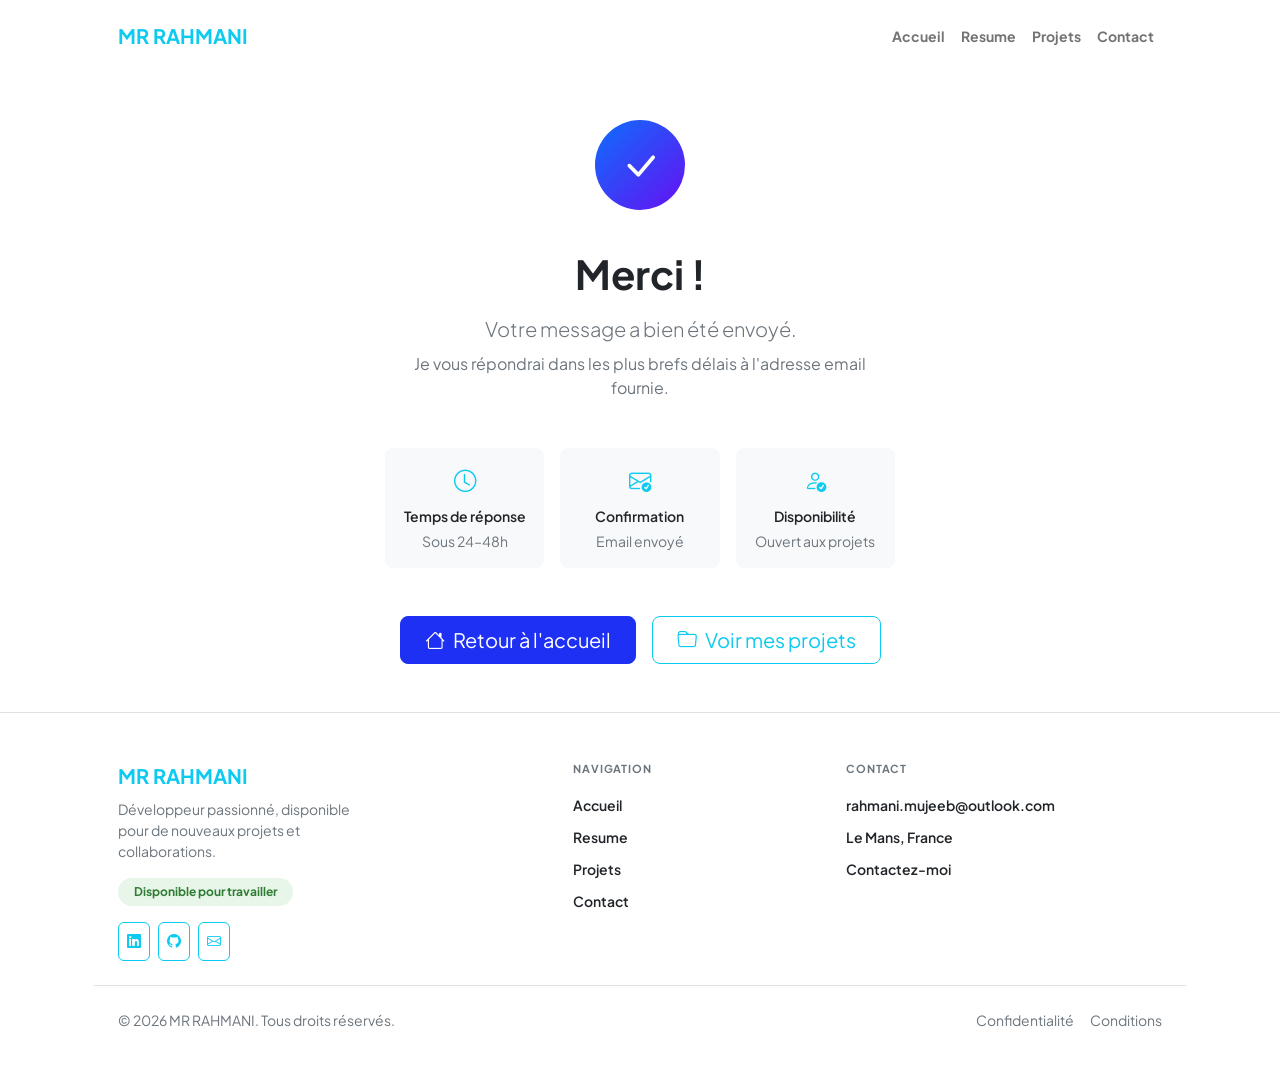
==== merci.html @ d5473cb6 "Initial commit - portfolio" ====
<!DOCTYPE html>
<html lang="fr">
    <head>
        <meta charset="utf-8" />
        <meta name="viewport" content="width=device-width, initial-scale=1, shrink-to-fit=no" />
        <title>Merci – MR RAHMANI</title>
        <link rel="icon" type="image/x-icon" href="assets/favicon.ico" />
        <link rel="preconnect" href="https://fonts.googleapis.com" />
        <link rel="preconnect" href="https://fonts.gstatic.com" crossorigin />
        <link href="https://fonts.googleapis.com/css2?family=Plus+Jakarta+Sans:wght@100;200;300;400;500;600;700;800;900&display=swap" rel="stylesheet" />
        <link href="https://cdn.jsdelivr.net/npm/bootstrap-icons@1.8.1/font/bootstrap-icons.css" rel="stylesheet" />
        <link href="css/styles.css" rel="stylesheet" />
    </head>
    <body class="d-flex flex-column min-vh-100">

        <!-- Navigation -->
        <nav class="navbar navbar-expand-lg navbar-light bg-white py-3">
            <div class="container px-5">
                <a class="navbar-brand" href="index.html"><span class="fw-bolder text-primary">MR RAHMANI</span></a>
                <button class="navbar-toggler" type="button" data-bs-toggle="collapse" data-bs-target="#navbarSupportedContent" aria-controls="navbarSupportedContent" aria-expanded="false" aria-label="Toggle navigation"><span class="navbar-toggler-icon"></span></button>
                <div class="collapse navbar-collapse" id="navbarSupportedContent">
                    <ul class="navbar-nav ms-auto mb-2 mb-lg-0 small fw-bolder">
                        <li class="nav-item"><a class="nav-link" href="index.html">Accueil</a></li>
                        <li class="nav-item"><a class="nav-link" href="resume.html">Resume</a></li>
                        <li class="nav-item"><a class="nav-link" href="projects.html">Projets</a></li>
                        <li class="nav-item"><a class="nav-link" href="contact.html">Contact</a></li>
                    </ul>
                </div>
            </div>
        </nav>

        <!-- Contenu principal -->
        <main class="flex-grow-1 d-flex align-items-center py-5">
            <div class="container px-5">
                <div class="row justify-content-center">
                    <div class="col-lg-6 text-center">

                        <!-- Icône animée -->
                        <div class="mb-4">
                            <div class="d-inline-flex align-items-center justify-content-center rounded-circle mb-3"
                                 style="width:90px; height:90px; background: linear-gradient(135deg, #0d6efd, #6610f2);">
                                <i class="bi bi-check-lg text-white" style="font-size: 2.5rem;"></i>
                            </div>
                        </div>

                        <!-- Titre -->
                        <h1 class="fw-bolder mb-3" style="font-size: 2.5rem;">Merci !</h1>
                        <p class="lead text-muted mb-2">Votre message a bien été envoyé.</p>
                        <p class="text-muted mb-5">Je vous répondrai dans les plus brefs délais à l'adresse email fournie.</p>

                        <!-- Info cards -->
                        <div class="row g-3 mb-5">
                            <div class="col-md-4">
                                <div class="bg-light rounded-3 p-3 h-100">
                                    <i class="bi bi-clock text-primary mb-2 d-block" style="font-size:1.4rem;"></i>
                                    <p class="small fw-semibold mb-1">Temps de réponse</p>
                                    <p class="small text-muted mb-0">Sous 24–48h</p>
                                </div>
                            </div>
                            <div class="col-md-4">
                                <div class="bg-light rounded-3 p-3 h-100">
                                    <i class="bi bi-envelope-check text-primary mb-2 d-block" style="font-size:1.4rem;"></i>
                                    <p class="small fw-semibold mb-1">Confirmation</p>
                                    <p class="small text-muted mb-0">Email envoyé</p>
                                </div>
                            </div>
                            <div class="col-md-4">
                                <div class="bg-light rounded-3 p-3 h-100">
                                    <i class="bi bi-person-check text-primary mb-2 d-block" style="font-size:1.4rem;"></i>
                                    <p class="small fw-semibold mb-1">Disponibilité</p>
                                    <p class="small text-muted mb-0">Ouvert aux projets</p>
                                </div>
                            </div>
                        </div>

                        <!-- Boutons -->
                        <div class="d-flex gap-3 justify-content-center flex-wrap">
                            <a href="index.html" class="btn btn-primary btn-lg px-4">
                                <i class="bi bi-house me-2"></i>Retour à l'accueil
                            </a>
                            <a href="projects.html" class="btn btn-outline-primary btn-lg px-4">
                                <i class="bi bi-folder me-2"></i>Voir mes projets
                            </a>
                        </div>

                    </div>
                </div>
            </div>
        </main>

        <!-- Footer -->
        <footer class="bg-white py-5 mt-auto border-top">
            <div class="container px-5">
                <div class="row g-5 pb-4 border-bottom mb-4">
                    <div class="col-lg-5">
                        <div class="fw-bolder text-primary fs-5 mb-2">MR RAHMANI</div>
                        <p class="text-muted small mb-3" style="max-width:260px;">
                            Développeur passionné, disponible pour de nouveaux projets et collaborations.
                        </p>
                        <span class="badge rounded-pill px-3 py-2" style="background:#e8f5e9; color:#2e7d32; font-size:12px;">
                            Disponible pour travailler
                        </span>
                        <div class="d-flex gap-2 mt-3">
                            <a href="https://www.linkedin.com/in/mujeeb-rahaman-rahmani/" target="_blank" class="btn btn-outline-secondary btn-sm rounded-2 p-2"><i class="bi bi-linkedin"></i></a>
                            <a href="https://github.com/WebForgeDev1/" target="_blank" class="btn btn-outline-secondary btn-sm rounded-2 p-2"><i class="bi bi-github"></i></a>
                            <a href="mailto:mujeebrahamanrahmani2122@gmail.com" target="_blank" class="btn btn-outline-secondary btn-sm rounded-2 p-2"><i class="bi bi-envelope"></i></a>
                        </div>
                    </div>
                    <div class="col-6 col-lg-3">
                        <p class="text-uppercase fw-bold small text-muted mb-3" style="letter-spacing:.08em; font-size:11px;">Navigation</p>
                        <ul class="list-unstyled">
                            <li class="mb-2"><a class="text-decoration-none fw-semibold text-dark small" href="index.html">Accueil</a></li>
                            <li class="mb-2"><a class="text-decoration-none fw-semibold text-dark small" href="resume.html">Resume</a></li>
                            <li class="mb-2"><a class="text-decoration-none fw-semibold text-dark small" href="projects.html">Projets</a></li>
                            <li class="mb-2"><a class="text-decoration-none fw-semibold text-dark small" href="contact.html">Contact</a></li>
                        </ul>
                    </div>
                    <div class="col-6 col-lg-4">
                        <p class="text-uppercase fw-bold small text-muted mb-3" style="letter-spacing:.08em; font-size:11px;">Contact</p>
                        <ul class="list-unstyled">
                            <li class="mb-2"><a class="text-decoration-none fw-semibold text-dark small" href="mailto:mujeebrahamanrahmani2122@gmail.com">rahmani.mujeeb@outlook.com</a></li>
                            <li class="mb-2"><a class="text-decoration-none fw-semibold text-dark small" href="#">Le Mans, France</a></li>
                            <li class="mb-2"><a class="text-decoration-none fw-semibold text-dark small" href="contact.html">Contactez-moi</a></li>
                        </ul>
                    </div>
                </div>
                <div class="d-flex justify-content-between align-items-center flex-wrap gap-2">
                    <p class="small text-muted m-0">© 2026 MR RAHMANI. Tous droits réservés.</p>
                    <div class="d-flex gap-3">
                        <a class="small text-muted text-decoration-none" href="conditions.html">Confidentialité</a>
                        <a class="small text-muted text-decoration-none" href="conditions.html">Conditions</a>
                    </div>
                </div>
            </div>
        </footer>

    </body>
</html>
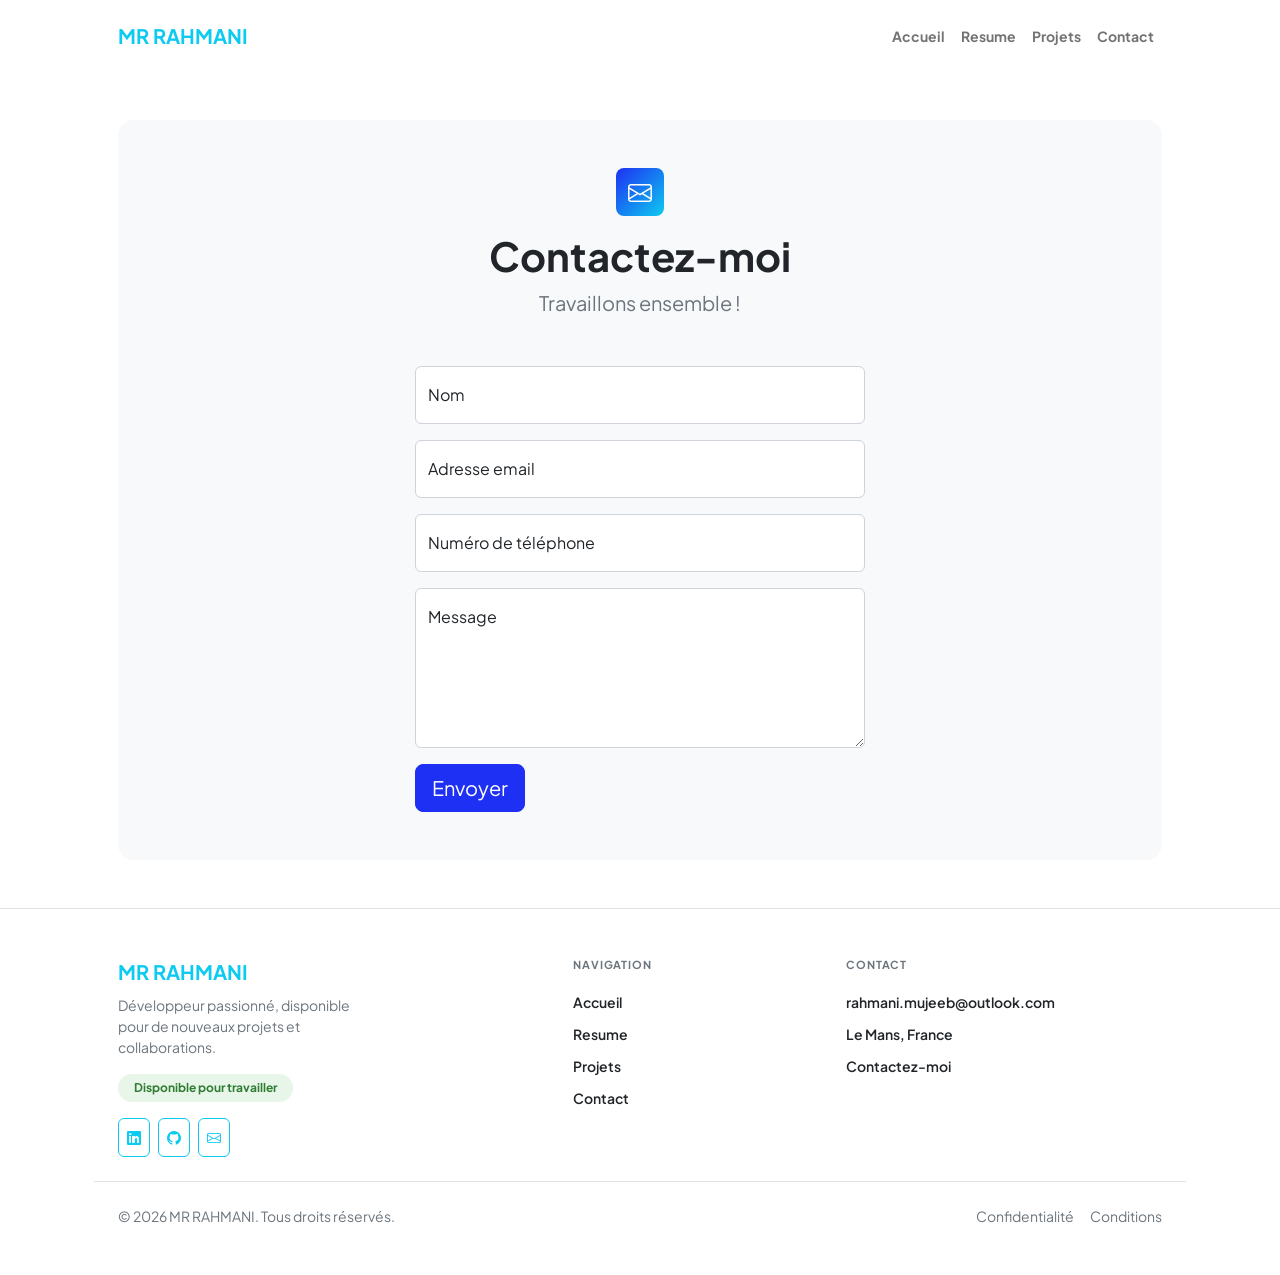
==== commit 4d2536b8: "Fix contact form redirect" ====
--- a/merci.html
+++ b/merci.html
@@ -3,7 +3,8 @@
     <head>
         <meta charset="utf-8" />
         <meta name="viewport" content="width=device-width, initial-scale=1, shrink-to-fit=no" />
-        <title>Merci – MR RAHMANI</title>
+        <meta name="description" content="Contactez MR Rahmani, développeur web passionné basé au Mans, France." />
+        <title>Contactez MR Rahmani – Développeur Web</title>
         <link rel="icon" type="image/x-icon" href="assets/favicon.ico" />
         <link rel="preconnect" href="https://fonts.googleapis.com" />
         <link rel="preconnect" href="https://fonts.gstatic.com" crossorigin />
@@ -11,81 +12,67 @@
         <link href="https://cdn.jsdelivr.net/npm/bootstrap-icons@1.8.1/font/bootstrap-icons.css" rel="stylesheet" />
         <link href="css/styles.css" rel="stylesheet" />
     </head>
-    <body class="d-flex flex-column min-vh-100">
+    <body class="d-flex flex-column">
+        <main class="flex-shrink-0">
+            <!-- Navigation -->
+            <nav class="navbar navbar-expand-lg navbar-light bg-white py-3">
+                <div class="container px-5">
+                    <a class="navbar-brand" href="index.html"><span class="fw-bolder text-primary">MR RAHMANI</span></a>
+                    <button class="navbar-toggler" type="button" data-bs-toggle="collapse" data-bs-target="#navbarSupportedContent" aria-controls="navbarSupportedContent" aria-expanded="false" aria-label="Toggle navigation"><span class="navbar-toggler-icon"></span></button>
+                    <div class="collapse navbar-collapse" id="navbarSupportedContent">
+                        <ul class="navbar-nav ms-auto mb-2 mb-lg-0 small fw-bolder">
+                            <li class="nav-item"><a class="nav-link" href="index.html">Accueil</a></li>
+                            <li class="nav-item"><a class="nav-link" href="resume.html">Resume</a></li>
+                            <li class="nav-item"><a class="nav-link" href="projects.html">Projets</a></li>
+                            <li class="nav-item"><a class="nav-link" href="contact.html">Contact</a></li>
+                        </ul>
+                    </div>
+                </div>
+            </nav>
 
-        <!-- Navigation -->
-        <nav class="navbar navbar-expand-lg navbar-light bg-white py-3">
-            <div class="container px-5">
-                <a class="navbar-brand" href="index.html"><span class="fw-bolder text-primary">MR RAHMANI</span></a>
-                <button class="navbar-toggler" type="button" data-bs-toggle="collapse" data-bs-target="#navbarSupportedContent" aria-controls="navbarSupportedContent" aria-expanded="false" aria-label="Toggle navigation"><span class="navbar-toggler-icon"></span></button>
-                <div class="collapse navbar-collapse" id="navbarSupportedContent">
-                    <ul class="navbar-nav ms-auto mb-2 mb-lg-0 small fw-bolder">
-                        <li class="nav-item"><a class="nav-link" href="index.html">Accueil</a></li>
-                        <li class="nav-item"><a class="nav-link" href="resume.html">Resume</a></li>
-                        <li class="nav-item"><a class="nav-link" href="projects.html">Projets</a></li>
-                        <li class="nav-item"><a class="nav-link" href="contact.html">Contact</a></li>
-                    </ul>
-                </div>
-            </div>
-        </nav>
-
-        <!-- Contenu principal -->
-        <main class="flex-grow-1 d-flex align-items-center py-5">
-            <div class="container px-5">
-                <div class="row justify-content-center">
-                    <div class="col-lg-6 text-center">
-
-                        <!-- Icône animée -->
-                        <div class="mb-4">
-                            <div class="d-inline-flex align-items-center justify-content-center rounded-circle mb-3"
-                                 style="width:90px; height:90px; background: linear-gradient(135deg, #0d6efd, #6610f2);">
-                                <i class="bi bi-check-lg text-white" style="font-size: 2.5rem;"></i>
+            <!-- Page content -->
+            <section class="py-5">
+                <div class="container px-5">
+                    <div class="bg-light rounded-4 py-5 px-4 px-md-5">
+                        <div class="text-center mb-5">
+                            <div class="feature bg-primary bg-gradient-primary-to-secondary text-white rounded-3 mb-3"><i class="bi bi-envelope"></i></div>
+                            <h1 class="fw-bolder">Contactez-moi</h1>
+                            <p class="lead fw-normal text-muted mb-0">Travaillons ensemble !</p>
+                        </div>
+                        <div class="row gx-5 justify-content-center">
+                            <div class="col-lg-8 col-xl-6">
+                                <form id="contactForm">
+                                    <!-- Nom -->
+                                    <div class="form-floating mb-3">
+                                        <input class="form-control" id="name" type="text" name="name" placeholder="Votre nom" required />
+                                        <label for="name">Nom</label>
+                                    </div>
+                                    <!-- Email -->
+                                    <div class="form-floating mb-3">
+                                        <input class="form-control" id="email" type="email" name="email" placeholder="name@example.com" required />
+                                        <label for="email">Adresse email</label>
+                                    </div>
+                                    <!-- Téléphone -->
+                                    <div class="form-floating mb-3">
+                                        <input class="form-control" id="phone" type="tel" name="phone" placeholder="(123) 456-7890" />
+                                        <label for="phone">Numéro de téléphone</label>
+                                    </div>
+                                    <!-- Message -->
+                                    <div class="form-floating mb-3">
+                                        <textarea class="form-control" id="message" name="message" placeholder="Votre message..." style="height: 10rem" required></textarea>
+                                        <label for="message">Message</label>
+                                    </div>
+                                    <!-- Bouton -->
+                                    <button class="btn btn-primary btn-lg" type="submit" id="submitButton">
+                                        <span id="btnText">Envoyer</span>
+                                        <span id="btnSpinner" class="d-none spinner-border spinner-border-sm ms-2" role="status"></span>
+                                    </button>
+                                </form>
                             </div>
                         </div>
-
-                        <!-- Titre -->
-                        <h1 class="fw-bolder mb-3" style="font-size: 2.5rem;">Merci !</h1>
-                        <p class="lead text-muted mb-2">Votre message a bien été envoyé.</p>
-                        <p class="text-muted mb-5">Je vous répondrai dans les plus brefs délais à l'adresse email fournie.</p>
-
-                        <!-- Info cards -->
-                        <div class="row g-3 mb-5">
-                            <div class="col-md-4">
-                                <div class="bg-light rounded-3 p-3 h-100">
-                                    <i class="bi bi-clock text-primary mb-2 d-block" style="font-size:1.4rem;"></i>
-                                    <p class="small fw-semibold mb-1">Temps de réponse</p>
-                                    <p class="small text-muted mb-0">Sous 24–48h</p>
-                                </div>
-                            </div>
-                            <div class="col-md-4">
-                                <div class="bg-light rounded-3 p-3 h-100">
-                                    <i class="bi bi-envelope-check text-primary mb-2 d-block" style="font-size:1.4rem;"></i>
-                                    <p class="small fw-semibold mb-1">Confirmation</p>
-                                    <p class="small text-muted mb-0">Email envoyé</p>
-                                </div>
-                            </div>
-                            <div class="col-md-4">
-                                <div class="bg-light rounded-3 p-3 h-100">
-                                    <i class="bi bi-person-check text-primary mb-2 d-block" style="font-size:1.4rem;"></i>
-                                    <p class="small fw-semibold mb-1">Disponibilité</p>
-                                    <p class="small text-muted mb-0">Ouvert aux projets</p>
-                                </div>
-                            </div>
-                        </div>
-
-                        <!-- Boutons -->
-                        <div class="d-flex gap-3 justify-content-center flex-wrap">
-                            <a href="index.html" class="btn btn-primary btn-lg px-4">
-                                <i class="bi bi-house me-2"></i>Retour à l'accueil
-                            </a>
-                            <a href="projects.html" class="btn btn-outline-primary btn-lg px-4">
-                                <i class="bi bi-folder me-2"></i>Voir mes projets
-                            </a>
-                        </div>
-
                     </div>
                 </div>
-            </div>
+            </section>
         </main>
 
         <!-- Footer -->
@@ -134,5 +121,46 @@
             </div>
         </footer>
 
+        <script>
+            const form = document.getElementById("contactForm");
+            const submitBtn = document.getElementById("submitButton");
+            const btnText = document.getElementById("btnText");
+            const btnSpinner = document.getElementById("btnSpinner");
+
+            form.addEventListener("submit", async function(e) {
+                e.preventDefault();
+
+                // Spinner
+                btnText.textContent = "Envoi en cours...";
+                btnSpinner.classList.remove("d-none");
+                submitBtn.disabled = true;
+
+                const data = new FormData(form);
+
+                try {
+                    const response = await fetch("https://formspree.io/f/mvzdjjdj", {
+                        method: "POST",
+                        body: data,
+                        headers: { "Accept": "application/json" }
+                    });
+
+                    if (response.ok) {
+                        // Redirection vers merci.html
+                        window.location.href = "merci.html";
+                    } else {
+                        alert("Erreur lors de l'envoi. Veuillez réessayer.");
+                        btnText.textContent = "Envoyer";
+                        btnSpinner.classList.add("d-none");
+                        submitBtn.disabled = false;
+                    }
+                } catch (error) {
+                    alert("Erreur réseau. Veuillez réessayer.");
+                    btnText.textContent = "Envoyer";
+                    btnSpinner.classList.add("d-none");
+                    submitBtn.disabled = false;
+                }
+            });
+        </script>
+
     </body>
 </html>
